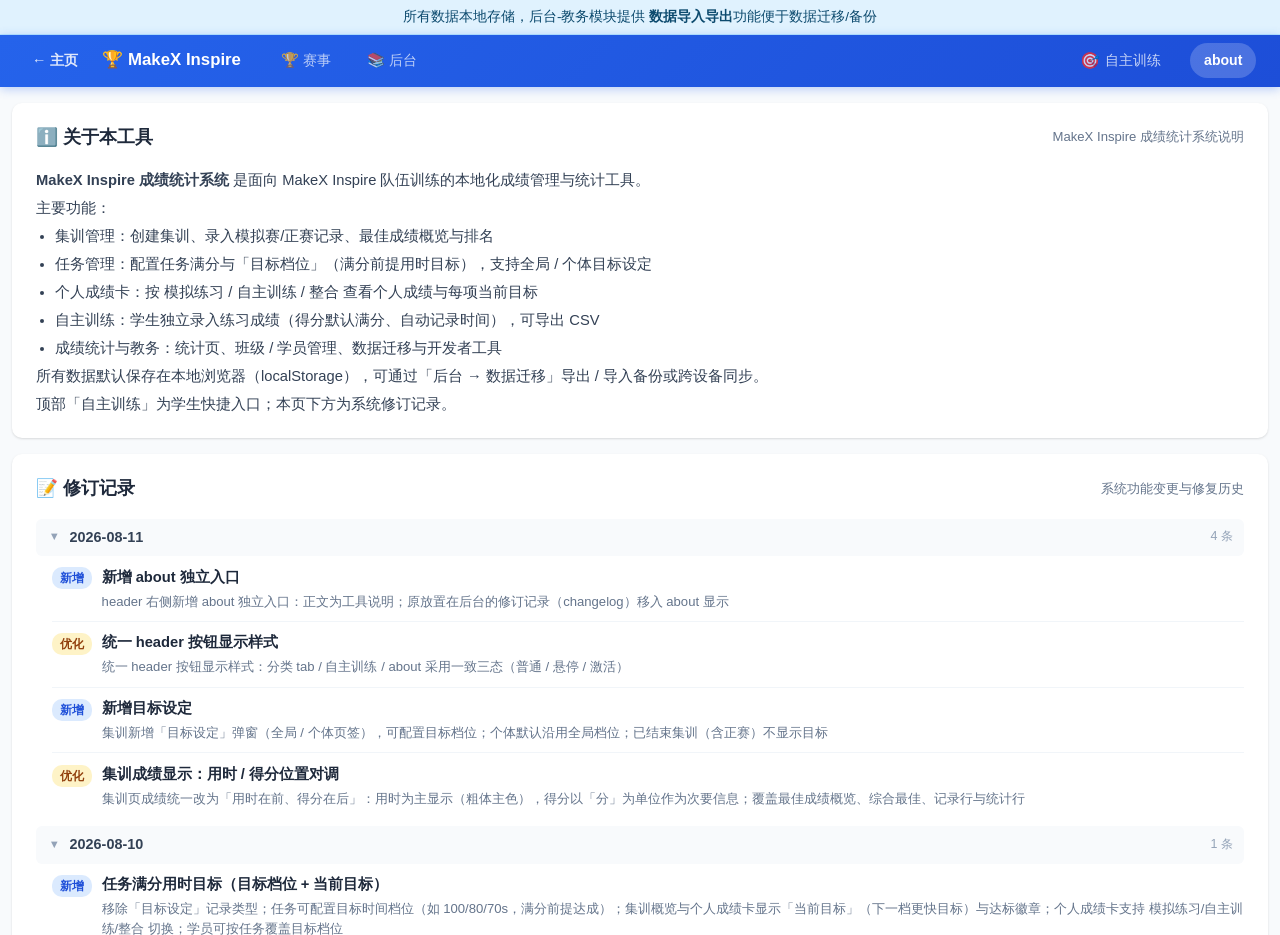
==== about.html @ d6ca4cf6 "add inspire related files" ====
<!doctype html>
<html lang="zh-CN">
<head>
    <meta charset="UTF-8" />
    <meta name="viewport" content="width=device-width, initial-scale=1.0" />
    <title>关于 - MakeX Inspire 成绩统计系统</title>
    <link rel="stylesheet" href="style.css" />
</head>
<body>
    <script src="shared.js"></script>
    <script src="shared_indexdb.js"></script>
    <script src="header.js"></script>

    <div class="container">
        <div class="card">
            <div class="card-header">
                <span class="card-title">ℹ️ 关于本工具</span>
                <span style="font-size:0.82rem;font-weight:400;color:var(--gray-500);">MakeX Inspire 成绩统计系统说明</span>
            </div>
            <div class="about-desc" style="line-height:1.9;font-size:0.92rem;color:var(--gray-700);">
                <p><strong>MakeX Inspire 成绩统计系统</strong> 是面向 MakeX Inspire 队伍训练的本地化成绩管理与统计工具。</p>
                <p>主要功能：</p>
                <ul style="margin:0;padding-left:1.2rem;">
                    <li>集训管理：创建集训、录入模拟赛/正赛记录、最佳成绩概览与排名</li>
                    <li>任务管理：配置任务满分与「目标档位」（满分前提用时目标），支持全局 / 个体目标设定</li>
                    <li>个人成绩卡：按 模拟练习 / 自主训练 / 整合 查看个人成绩与每项当前目标</li>
                    <li>自主训练：学生独立录入练习成绩（得分默认满分、自动记录时间），可导出 CSV</li>
                    <li>成绩统计与教务：统计页、班级 / 学员管理、数据迁移与开发者工具</li>
                </ul>
                <p>所有数据默认保存在本地浏览器（localStorage），可通过「后台 → 数据迁移」导出 / 导入备份或跨设备同步。</p>
                <p>顶部「自主训练」为学生快捷入口；本页下方为系统修订记录。</p>
            </div>
        </div>

        <div class="card">
            <div class="card-header">
                <span class="card-title">📝 修订记录</span>
                <span style="font-size:0.82rem;font-weight:400;color:var(--gray-500);">系统功能变更与修复历史</span>
            </div>
            <div id="changelogList">
                <!-- Rendered by JS -->
            </div>
        </div>
    </div>

    <!-- ========== Toast Container ========== -->
    <div class="toast-container" id="toastContainer"></div>

    <script src="changelog.js"></script>
</body>
</html>
---- style.css ----
﻿/* ========== Reset & Base ========== */
*,
*::before,
*::after {
    box-sizing: border-box;
    margin: 0;
    padding: 0;
}
:root {
    --primary: #2563eb;
    --primary-light: #3b82f6;
    --primary-dark: #1d4ed8;
    --primary-bg: #eff6ff;
    --accent: #f59e0b;
    --accent-light: #fbbf24;
    --success: #10b981;
    --danger: #ef4444;
    --danger-light: #fef2f2;
    --gray-50: #f8fafc;
    --gray-100: #f1f5f9;
    --gray-200: #e2e8f0;
    --gray-300: #cbd5e1;
    --gray-400: #94a3b8;
    --gray-500: #64748b;
    --gray-600: #475569;
    --gray-700: #334155;
    --gray-800: #1e293b;
    --gray-900: #0f172a;
    --radius: 10px;
    --radius-sm: 6px;
    --shadow:
        0 1px 3px rgba(0, 0, 0, 0.08), 0 1px 2px rgba(0, 0, 0, 0.06);
    --shadow-md: 0 4px 12px rgba(0, 0, 0, 0.1);
    --transition: 0.2s ease;
    --sidebar-width: 220px;
}
body {
    font-family:
        -apple-system, BlinkMacSystemFont, "Segoe UI", Roboto,
        "Noto Sans SC", "PingFang SC", "Microsoft YaHei", sans-serif;
    background: var(--gray-50);
    color: var(--gray-800);
    line-height: 1.6;
    min-height: 100vh;
}
input,
button,
select {
    font-family: inherit;
    font-size: inherit;
}
button {
    cursor: pointer;
    border: none;
    outline: none;
    transition: var(--transition);
}
input {
    outline: none;
    transition: var(--transition);
}

/* ========== Site Notice ========== */
.site-notice {
    background: #e0f2fe;
    color: #0c4a6e;
    text-align: center;
    padding: 6px 1rem;
    font-size: 0.85rem;
    border-bottom: 1px solid #bae6fd;
}
/* ========== Header ========== */
header {
    background: linear-gradient(
        135deg,
        var(--primary),
        var(--primary-dark)
    );
    color: #fff;
    padding: 0 1.5rem;
    display: flex;
    align-items: center;
    height: 52px;
    box-shadow: 0 2px 10px rgba(37, 99, 235, 0.3);
    position: sticky;
    top: 0;
    z-index: 100;
}
.header-inner {
    display: flex;
    align-items: center;
    gap: 1rem;
    width: 100%;
    max-width: 1400px;
    margin: 0 auto;
}
.back-home {
    color: rgba(255,255,255,0.85);
    text-decoration: none;
    font-size: 0.9rem;
    font-weight: 600;
    padding: 2px 8px;
    border-radius: 4px;
    transition: background 0.2s, color 0.2s;
}
.back-home:hover {
    background: rgba(255,255,255,0.15);
    color: #fff;
    text-decoration: none;
}
header .logo {
    font-size: 1.05rem;
    font-weight: 700;
    white-space: nowrap;
    color: #fff;
    display: flex;
    align-items: center;
    gap: 0.4rem;
    margin-right: 0.5rem;
}
.header-tabs {
    display: flex;
    gap: 0.25rem;
}
.header-tab {
    color: rgba(255, 255, 255, 0.7);
    text-decoration: none;
    font-size: 0.9rem;
    font-weight: 500;
    padding: 0.4rem 1rem;
    border-radius: 20px;
    transition: 0.2s ease;
    white-space: nowrap;
    cursor: pointer;
}
.header-tab:hover {
    color: #fff;
    background: rgba(255, 255, 255, 0.12);
}
.header-tab.active {
    color: #fff;
    background: rgba(255, 255, 255, 0.2);
    font-weight: 600;
}
.header-spacer {
    flex: 1;
}

/* ========== Header: 右侧入口（自主训练 / about） ========== */
/* 与分类 tab（.header-tab）统一样式：普通透明 / 悬停浅底 / 激活高亮 */
.header-student-entry,
.header-about-entry {
    display: inline-flex;
    align-items: center;
    gap: 0.3rem;
    color: rgba(255, 255, 255, 0.75);
    text-decoration: none;
    font-size: 0.88rem;
    font-weight: 500;
    padding: 0.4rem 0.85rem;
    border-radius: 20px;
    transition: 0.2s ease;
    white-space: nowrap;
    cursor: pointer;
}
.header-student-entry .icon {
    font-size: 1rem;
}
.header-student-entry:hover,
.header-about-entry:hover {
    color: #fff;
    background: rgba(255, 255, 255, 0.12);
}
.header-student-entry.active,
.header-about-entry.active {
    color: #fff;
    background: rgba(255, 255, 255, 0.2);
    font-weight: 600;
}

/* ========== Layout: Sidebar + Main ========== */
.layout {
    display: flex;
    max-width: 1400px;
    margin: 0 auto;
    min-height: calc(100vh - 52px);
    position: relative;
}

/* ========== Sidebar ========== */
.sidebar {
    width: var(--sidebar-width);
    flex-shrink: 0;
    padding: 0.5rem 0 0 0.5rem;
    background: #fff;
    box-shadow: 2px 0 12px rgba(0,0,0,0.06);
    position: sticky;
    top: 52px;
    align-self: flex-start;
    height: calc(100vh - 52px);
    display: flex;
    flex-direction: column;
    overflow: hidden;
    transition: width 0.25s ease;
}
.sidebar.collapsed {
    width: 36px;
    box-shadow: 1px 0 6px rgba(0,0,0,0.06);
}
.sidebar.collapsed .sidebar-section-title,
.sidebar.collapsed .sidebar-item span:not(.icon),
.sidebar.collapsed .sidebar-item .sub-arrow,
.sidebar.collapsed .sidebar-subitem,
.sidebar.collapsed .sidebar-submenu {
    display: none;
}
.sidebar.collapsed .sidebar-item {
    justify-content: center;
    padding: 0.55rem 0;
    font-size: 0;
}
.sidebar.collapsed .sidebar-item .icon {
    font-size: 1rem;
    margin: 0;
}

/* ========== Sidebar Popover (collapsed mode) ========== */
.sidebar-popover {
    display: none;
    position: fixed;
    z-index: 99;
    background: #fff;
    border-radius: var(--radius);
    box-shadow: 0 4px 16px rgba(0,0,0,0.12);
    padding: 0.5rem 0;
    min-width: 160px;
    max-width: 220px;
    max-height: 60vh;
    overflow-y: auto;
    animation: fadeIn 0.15s ease;
}
.sidebar-popover.open {
    display: block;
}
.sidebar-popover .popover-header {
    font-size: 0.75rem;
    font-weight: 700;
    color: var(--gray-400);
    padding: 0.25rem 0.75rem 0.35rem;
    border-bottom: 1px solid var(--gray-100);
    margin-bottom: 0.25rem;
    text-transform: uppercase;
    letter-spacing: 0.03em;
}
.sidebar-popover .popover-item {
    display: flex;
    align-items: center;
    gap: 0.4rem;
    padding: 0.45rem 0.75rem;
    font-size: 0.85rem;
    color: var(--gray-600);
    text-decoration: none;
    cursor: pointer;
    transition: var(--transition);
    white-space: nowrap;
}
.sidebar-popover .popover-item:hover {
    background: var(--gray-50);
    color: var(--gray-800);
}
.sidebar-popover .popover-item.active {
    color: var(--primary);
    font-weight: 600;
    background: var(--primary-bg);
}

/* ========== Sidebar Footer (collapse button) ========== */
.sidebar-footer {
    flex-shrink: 0;
    position: sticky;
    bottom: 0;
    padding: 0.25rem 0;
    border-top: 1px solid var(--gray-100);
    background: #fff;
}
.sidebar-menu {
    flex: 1;
    overflow-y: auto;
    min-height: 0;
    list-style: none;
    padding: 0;
    margin: 0;
}
.sidebar-footer .sidebar-collapse-btn {
    flex-direction: row-reverse;
}
.sidebar-collapse-btn {
    display: flex;
    align-items: center;
    justify-content: center;
    width: 100%;
    padding: 0.35rem 0;
    background: none;
    border: none;
    color: var(--gray-300);
    cursor: pointer;
    font-size: 0.6rem;
    transition: var(--transition);
    line-height: 1;
}
.sidebar-collapse-btn:hover {
    color: var(--gray-500);
}
.sidebar.collapsed .sidebar-footer {
    border-top: none;
}

.sidebar-section-title {
    font-size: 0.7rem;
    font-weight: 700;
    text-transform: uppercase;
    letter-spacing: 0.05em;
    color: var(--gray-400);
    padding: 0.5rem 0.75rem 0.3rem;
}

.sidebar-item {
    display: flex;
    align-items: center;
    gap: 0.5rem;
    padding: 0.55rem 0.4rem 0.55rem 0.75rem;
    border-radius: 0;
    font-size: 0.88rem;
    font-weight: 500;
    color: var(--gray-600);
    text-decoration: none;
    transition: var(--transition);
    cursor: pointer;
    white-space: nowrap;
}
.sidebar-item:hover {
    background: var(--gray-200);
    color: var(--gray-800);
}
.sidebar-item.active {
    background: #dbeafe;
    color: var(--primary-dark);
    font-weight: 700;
}
.sidebar-item .icon {
    font-size: 1rem;
    width: 22px;
    text-align: center;
    flex-shrink: 0;
}
.sidebar-toggle {
    display: none;
    background: none;
    border: none;
    color: #fff;
    font-size: 1.3rem;
    cursor: pointer;
    padding: 0.2rem;
    line-height: 1;
}

/* ========== Sidebar Sub-menu ========== */
.sidebar-item.has-sub {
    position: relative;
}
.sidebar-item .sub-arrow {
    margin-left: auto;
    font-size: 0.6rem;
    transition: transform 0.2s ease;
    color: var(--gray-400);
}
.sidebar-item .sub-arrow.open {
    transform: rotate(90deg);
}
.sidebar-submenu {
    overflow: hidden;
    max-height: 0;
    transition: max-height 0.3s ease;
    padding-left: 0.5rem;
}
.sidebar-submenu.open {
    max-height: 1000px;
}
.sidebar-subitem {
    display: flex;
    align-items: center;
    gap: 0.4rem;
    padding: 0.4rem 0.75rem 0.4rem 2.2rem;
    border-radius: var(--radius-sm);
    font-size: 0.82rem;
    font-weight: 400;
    color: var(--gray-500);
    text-decoration: none;
    transition: var(--transition);
    cursor: pointer;
    white-space: nowrap;
}
.sidebar-subitem:hover {
    background: var(--gray-100);
    color: var(--gray-700);
}
.sidebar-subitem.active {
    color: var(--primary);
    font-weight: 600;
    background: var(--primary-bg);
}
.sidebar-subitem .sub-icon {
    font-size: 0.75rem;
    flex-shrink: 0;
    opacity: 0.6;
}
.sidebar-add-btn {
    font-weight: 600 !important;
    color: var(--primary) !important;
    border: 1px dashed var(--primary);
    margin-bottom: 0.3rem;
    padding-top: 0.35rem !important;
    padding-bottom: 0.35rem !important;
    border-radius: 6px;
}
.sidebar-add-btn:hover {
    background: var(--primary-bg) !important;
    border-style: solid;
}

/* ========== Main Content ========== */
.main-content {
    flex: 1;
    min-width: 0;
    padding: 1rem 0.75rem 0;
    overflow: auto;
    max-height: calc(100vh - 52px);
}
.main-content .container {
    max-width: none;
    margin: 0;
    padding: 0;
}

/* ========== Sidebar overlay (mobile) ========== */
.sidebar-overlay {
    display: none;
    position: fixed;
    inset: 0;
    background: rgba(0, 0, 0, 0.35);
    z-index: 98;
}

/* ========== Tabs (page-internal) ========== */
.tabs {
    display: flex;
    gap: 0;
    background: #fff;
    border-bottom: 2px solid var(--gray-200);
    margin-bottom: 1.5rem;
    border-radius: var(--radius) var(--radius) 0 0;
    box-shadow: var(--shadow);
}
.tab-btn {
    padding: 0.85rem 2rem;
    font-size: 0.95rem;
    font-weight: 600;
    background: transparent;
    color: var(--gray-500);
    border-bottom: 3px solid transparent;
    margin-bottom: -2px;
    transition: var(--transition);
}
.tab-btn:hover {
    color: var(--primary);
    background: var(--primary-bg);
}
.tab-btn.active {
    color: var(--primary);
    border-bottom-color: var(--primary);
    background: var(--primary-bg);
}
.tab-content {
    display: none;
    animation: fadeIn 0.25s ease;
}
.tab-content.active {
    display: block;
}
@keyframes fadeIn {
    from {
        opacity: 0;
        transform: translateY(6px);
    }
    to {
        opacity: 1;
        transform: translateY(0);
    }
}

/* ========== Cards ========== */
.card {
    background: #fff;
    border-radius: var(--radius);
    box-shadow: var(--shadow);
    padding: 1.25rem 1.5rem;
    margin-bottom: 1rem;
}
.card-header {
    display: flex;
    align-items: center;
    justify-content: space-between;
    margin-bottom: 1rem;
    flex-wrap: wrap;
    gap: 0.5rem;
}
.card-title {
    font-size: 1.1rem;
    font-weight: 700;
    color: var(--gray-800);
}
.card-subtitle {
    font-size: 0.85rem;
    color: var(--gray-500);
}

/* ========== Buttons ========== */
.btn {
    display: inline-flex;
    align-items: center;
    gap: 0.4rem;
    padding: 0.5rem 1.2rem;
    border-radius: var(--radius-sm);
    font-size: 0.875rem;
    font-weight: 600;
    transition: var(--transition);
}
.btn-primary {
    background: var(--primary);
    color: #fff;
}
.btn-primary:hover {
    background: var(--primary-dark);
    box-shadow: var(--shadow-md);
}
.btn-accent {
    background: var(--accent);
    color: #fff;
}
.btn-accent:hover {
    background: #d97706;
    box-shadow: var(--shadow-md);
}
.btn-danger {
    background: var(--danger);
    color: #fff;
}
.btn-danger:hover {
    background: #dc2626;
}
.btn-outline {
    background: transparent;
    color: var(--gray-600);
    border: 1px solid var(--gray-300);
}
.btn-outline:hover {
    background: var(--gray-100);
    border-color: var(--gray-400);
}
.btn-sm {
    padding: 0.3rem 0.8rem;
    font-size: 0.8rem;
}
.btn-xs {
    padding: 0.2rem 0.5rem;
    font-size: 0.75rem;
}

/* ========== Form ========== */
.form-group {
    margin-bottom: 0.75rem;
}
.form-group label {
    display: block;
    font-size: 0.85rem;
    font-weight: 600;
    color: var(--gray-700);
    margin-bottom: 0.3rem;
}
.form-row {
    display: flex;
    gap: 0.5rem;
    align-items: center;
    flex-wrap: wrap;
}
.form-row .form-group {
    margin-bottom: 0;
}
input[type="text"],
input[type="number"],
input[type="date"] {
    padding: 0.5rem 0.85rem;
    border: 1px solid var(--gray-300);
    border-radius: var(--radius-sm);
    font-size: 0.9rem;
    background: #fff;
    color: var(--gray-800);
}
input[type="text"]:focus,
input[type="number"]:focus,
input[type="date"]:focus {
    border-color: var(--primary);
    box-shadow: 0 0 0 3px rgba(37, 99, 235, 0.15);
}
input[type="number"] {
    width: 80px;
}
input[type="text"].input-full {
    flex: 1;
    min-width: 120px;
}
select {
    padding: 0.5rem 0.6rem;
    border: 1px solid var(--gray-300);
    border-radius: var(--radius-sm);
    font-size: 0.9rem;
    background: #fff;
    color: var(--gray-800);
    cursor: pointer;
    font-family: inherit;
}
select:focus {
    border-color: var(--primary);
    box-shadow: 0 0 0 3px rgba(37, 99, 235, 0.15);
}

/* ========== Student Tags ========== */
.student-tags {
    display: flex;
    flex-wrap: wrap;
    gap: 0.5rem;
    margin: 0.5rem 0;
}
.student-tag {
    display: inline-flex;
    align-items: center;
    gap: 0.3rem;
    background: var(--primary-bg);
    color: var(--primary);
    padding: 0.25rem 0.7rem;
    border-radius: 20px;
    font-size: 0.85rem;
    font-weight: 500;
}
.student-tag .remove {
    cursor: pointer;
    font-size: 1rem;
    line-height: 1;
    color: var(--gray-400);
    transition: var(--transition);
}
.student-tag .remove:hover {
    color: var(--danger);
}

/* ========== Student List ========== */
.student-list {
    margin-top: 0.5rem;
}

/* ========== Student Group (collapsible by class) ========== */
.student-group {
    border: 1px solid var(--gray-200);
    border-radius: var(--radius-sm);
    margin-bottom: 0.6rem;
    overflow: hidden;
}
.student-group:last-child {
    margin-bottom: 0;
}
.student-group-header {
    display: flex;
    align-items: center;
    gap: 0.45rem;
    padding: 0.45rem 0.7rem;
    background: var(--gray-50);
    cursor: pointer;
    user-select: none;
    font-size: 0.9rem;
    font-weight: 600;
    color: var(--gray-700);
    transition: var(--transition);
}
.student-group-header:hover {
    background: var(--gray-100);
}
.student-group-arrow {
    font-size: 0.7rem;
    color: var(--gray-400);
    width: 0.9rem;
    text-align: center;
}
.student-group-name {
    flex: 1;
}
.student-group-badge {
    font-size: 0.7rem;
    padding: 0.1rem 0.5rem;
    border-radius: 10px;
    font-weight: 600;
}
.student-group-badge.unassigned {
    background: #fef3c7;
    color: #92400e;
}
.student-group-count {
    font-size: 0.78rem;
    color: var(--gray-400);
    font-weight: 400;
}
.student-group-body {
    border-top: 1px solid var(--gray-100);
}
.student-group-body.collapsed {
    display: none;
}
.student-group-empty {
    padding: 0.6rem 0.75rem;
    font-size: 0.82rem;
    color: var(--gray-400);
    text-align: center;
}

/* ========== Student View Toggle ========== */
.view-toggle {
    display: inline-flex;
    gap: 0.25rem;
    background: var(--gray-100);
    border-radius: 8px;
    padding: 0.2rem;
}
.view-toggle .view-btn {
    border: none;
    background: transparent;
    padding: 0.28rem 0.65rem;
    font-size: 0.8rem;
    border-radius: 6px;
    cursor: pointer;
    color: var(--gray-500);
    transition: var(--transition);
    white-space: nowrap;
}
.view-toggle .view-btn:hover {
    color: var(--primary);
}
.view-toggle .view-btn.active {
    background: #fff;
    color: var(--primary);
    font-weight: 600;
    box-shadow: 0 1px 2px rgba(0, 0, 0, 0.08);
}

/* ========== Tools Dropdown ========== */
.tools-dd {
    position: relative;
    display: inline-block;
}
.tools-dd-menu {
    position: absolute;
    right: 0;
    top: calc(100% + 4px);
    background: #fff;
    border: 1px solid var(--gray-200);
    border-radius: var(--radius-sm);
    box-shadow: var(--shadow-md);
    z-index: 50;
    min-width: 150px;
    padding: 0.3rem;
}
.tools-dd-item {
    display: block;
    width: 100%;
    text-align: left;
    background: none;
    border: none;
    padding: 0.4rem 0.6rem;
    font-size: 0.85rem;
    color: var(--gray-700);
    border-radius: 6px;
    cursor: pointer;
    transition: var(--transition);
}
.tools-dd-item:hover {
    background: var(--gray-100);
    color: var(--primary);
}

/* ========== Migration / DB Manager ========== */
.mig-log {
    background: #f8fafc;
    border: 1px solid var(--gray-100);
    padding: 0.6rem 0.8rem;
    border-radius: 6px;
    font-size: 0.78rem;
    margin-top: 0.75rem;
    white-space: pre-wrap;
    line-height: 1.5;
    max-height: 200px;
    overflow-y: auto;
    font-family: Menlo, Consolas, monospace;
    color: var(--gray-700);
}
.mig-badge {
    display: inline-block;
    padding: 0.1rem 0.45rem;
    border-radius: 10px;
    font-size: 0.7rem;
    font-weight: 600;
}
.mig-badge.ok { background: #dcfce7; color: #15803d; }
.mig-badge.old { background: #fee2e2; color: #b91c1c; }
.mig-badge.missing { background: #fee2e2; color: #b91c1c; }

/* ========== Changelog ========== */
.changelog-group {
    margin-bottom: 0.5rem;
}
.changelog-group:last-child {
    margin-bottom: 0;
}
.changelog-date-header {
    display: flex;
    align-items: center;
    gap: 0.5rem;
    padding: 0.45rem 0.7rem;
    background: var(--gray-50);
    border-radius: var(--radius-sm);
    cursor: pointer;
    user-select: none;
    font-size: 0.9rem;
    font-weight: 700;
    color: var(--gray-700);
    transition: var(--transition);
}
.changelog-date-header:hover {
    background: var(--gray-100);
}
.changelog-arrow {
    font-size: 0.7rem;
    color: var(--gray-400);
    width: 0.9rem;
    text-align: center;
}
.changelog-date-count {
    font-size: 0.78rem;
    color: var(--gray-400);
    font-weight: 400;
    margin-left: auto;
}
.changelog-group-body {
    padding-left: 1rem;
}
.changelog-group-body.collapsed {
    display: none;
}
.changelog-item {
    display: flex;
    align-items: flex-start;
    gap: 0.6rem;
    padding: 0.6rem 0;
    border-bottom: 1px solid var(--gray-100);
}
.changelog-item:last-child {
    border-bottom: none;
}
.changelog-tag {
    font-size: 0.72rem;
    font-weight: 600;
    padding: 0.12rem 0.5rem;
    border-radius: 10px;
    white-space: nowrap;
    margin-top: 0.1rem;
}
.changelog-body {
    flex: 1;
    min-width: 0;
}
.changelog-title {
    font-size: 0.92rem;
    font-weight: 600;
    color: var(--gray-800);
}
.changelog-desc {
    font-size: 0.82rem;
    color: var(--gray-500);
    margin-top: 0.15rem;
    line-height: 1.5;
}

/* ========== Training List ========== */
.training-list {
    display: flex;
    flex-wrap: wrap;
    gap: 0.75rem;
    margin-bottom: 1rem;
}
.training-card {
    border: 2px solid var(--gray-200);
    border-radius: var(--radius);
    background: #fff;
    padding: 1rem 1.25rem;
    cursor: pointer;
    transition: var(--transition);
    min-width: 160px;
    flex: 1 1 180px;
    max-width: 240px;
    position: relative;
    display: flex;
    flex-direction: column;
}
.training-card:hover {
    border-color: var(--primary-light);
    box-shadow: var(--shadow-md);
}
.training-card.selected {
    border-color: var(--primary);
    box-shadow: 0 0 0 3px rgba(37, 99, 235, 0.15);
}
.training-card .card-del {
    position: absolute;
    top: 0.4rem;
    right: 0.4rem;
    cursor: pointer;
    color: var(--gray-400);
    font-size: 1rem;
    line-height: 1;
    padding: 0.2rem;
    transition: var(--transition);
}
.training-card .card-del:hover {
    color: var(--danger);
}
.training-card .card-name {
    font-weight: 700;
    font-size: 1rem;
    margin-bottom: 0.25rem;
    padding-right: 1.2rem;
}
.training-card .card-stats {
    font-size: 0.8rem;
    color: var(--gray-500);
    line-height: 1.6;
}
.training-card .card-stats span {
    display: inline-flex;
    align-items: center;
    gap: 0.2rem;
}
.training-detail {
    border: 1px solid var(--gray-200);
    border-radius: var(--radius);
    background: #fff;
    padding: 1.25rem;
    margin-top: 0.5rem;
}
.training-students {
    display: flex;
    flex-wrap: wrap;
    gap: 0.4rem;
    margin: 0.75rem 0;
}
.training-students .badge {
    background: var(--primary-bg);
    color: var(--primary);
    padding: 0.15rem 0.6rem;
    border-radius: 12px;
    font-size: 0.8rem;
}

/* ========== Mock Competition ========== */
.mock-list {
    display: flex;
    flex-direction: column;
    gap: 0.75rem;
    margin: 0.75rem 0;
}
.mock-card {
    background: var(--gray-50);
    border: 1px solid var(--gray-200);
    border-radius: var(--radius-sm);
    padding: 0.85rem 1rem;
}
.mock-header {
    display: flex;
    align-items: center;
    justify-content: space-between;
    margin-bottom: 0.5rem;
    flex-wrap: wrap;
    gap: 0.4rem;
}
.mock-title {
    font-weight: 600;
    font-size: 0.9rem;
}
.mock-title small {
    font-weight: 400;
    color: var(--gray-500);
    margin-left: 0.5rem;
}

/* ========== Score Table ========== */
.score-table {
    width: 100%;
    border-collapse: collapse;
    font-size: 0.85rem;
}
.score-table th {
    text-align: left;
    padding: 0.4rem 0.5rem;
    font-weight: 600;
    color: var(--gray-600);
    border-bottom: 2px solid var(--gray-200);
}
.score-table td {
    padding: 0.35rem 0.5rem;
    border-bottom: 1px solid var(--gray-100);
    vertical-align: middle;
}
.score-table tr:last-child td {
    border-bottom: none;
}
.score-table thead {
    position: sticky;
    top: 0;
    z-index: 10;
    background: #f1f5f9;
}
.score-table thead th {
    background: #f1f5f9;
    border-bottom: 2px solid var(--gray-300);
    padding: 0.55rem 0.5rem;
    font-size: 0.8rem;
    font-weight: 700;
    color: var(--gray-700);
}
.score-table-wrap {
    max-width: 100%;
}
.score-input {
    width: 70px;
    padding: 0.25rem 0.5rem;
    border: 1px solid var(--gray-300);
    border-radius: 4px;
    font-size: 0.85rem;
    text-align: center;
    appearance: textfield;
    -moz-appearance: textfield;
}
.score-input::-webkit-outer-spin-button,
.score-input::-webkit-inner-spin-button {
    -webkit-appearance: none;
    margin: 0;
    appearance: none;
}
.score-input:focus,
.time-input:focus {
    border-color: var(--primary);
    box-shadow: 0 0 0 2px rgba(37, 99, 235, 0.15);
}
.time-input {
    width: 90px;
    padding: 0.25rem 0.5rem;
    border: 1px solid var(--gray-300);
    border-radius: 4px;
    font-size: 0.85rem;
    text-align: center;
    appearance: textfield;
    -moz-appearance: textfield;
}
.time-input::-webkit-outer-spin-button,
.time-input::-webkit-inner-spin-button {
    -webkit-appearance: none;
    margin: 0;
    appearance: none;
}
.time-input:focus {
    border-color: var(--primary);
    box-shadow: 0 0 0 2px rgba(37, 99, 235, 0.15);
}
.rank-badge {
    display: inline-block;
    width: 24px;
    height: 24px;
    line-height: 24px;
    text-align: center;
    border-radius: 50%;
    font-size: 0.75rem;
    font-weight: 700;
}
.rank-1 {
    background: #fef3c7;
    color: #92400e;
}
.rank-2 {
    background: #e5e7eb;
    color: #374151;
}
.rank-3 {
    background: #fde68a;
    color: #92400e;
}

/* ========== Stats ========== */
.stats-grid {
    display: grid;
    grid-template-columns: 1fr 1fr;
    gap: 1rem;
}
.stat-card {
    background: #fff;
    border-radius: var(--radius);
    box-shadow: var(--shadow);
    padding: 1.25rem;
}
.stat-card.full {
    grid-column: 1 / -1;
}
.stat-value {
    font-size: 2rem;
    font-weight: 800;
    color: var(--primary);
}
.stat-label {
    font-size: 0.85rem;
    color: var(--gray-500);
}
.ranking-table {
    width: 100%;
    border-collapse: collapse;
    font-size: 0.9rem;
}
.ranking-table th {
    text-align: left;
    padding: 0.6rem 0.5rem;
    font-weight: 600;
    color: var(--gray-600);
    border-bottom: 2px solid var(--gray-200);
    white-space: nowrap;
}
.ranking-table td {
    padding: 0.55rem 0.5rem;
    border-bottom: 1px solid var(--gray-100);
}
.ranking-table tr:hover td {
    background: var(--gray-50);
}
.medal {
    font-size: 1.2rem;
}
.score-bar {
    height: 6px;
    background: var(--gray-200);
    border-radius: 3px;
    overflow: hidden;
    min-width: 80px;
}
.score-bar-fill {
    height: 100%;
    border-radius: 3px;
    background: linear-gradient(
        90deg,
        var(--primary-light),
        var(--primary)
    );
    transition: width 0.4s ease;
}

/* ========== Student Card（个人成绩卡） ========== */
.stat-grid {
    display: grid;
    grid-template-columns: repeat(auto-fit, minmax(140px, 1fr));
    gap: 0.75rem;
    margin-top: 0.5rem;
}
.stat-cell {
    background: var(--gray-50);
    border: 1px solid var(--gray-200);
    border-radius: var(--radius-sm);
    padding: 0.9rem 1rem;
    text-align: center;
}
.stat-cell .stat-value {
    font-size: 1.6rem;
    font-weight: 800;
}
.stat-cell .stat-label {
    margin-top: 0.25rem;
}
.student-card-header {
    display: flex;
    align-items: center;
    gap: 0.75rem;
    padding: 0.5rem 0 0.25rem;
    flex-wrap: wrap;
}
.student-card-avatar {
    font-size: 2.2rem;
    line-height: 1;
}
.student-card-name {
    font-size: 1.4rem;
    font-weight: 800;
    color: var(--gray-800);
}
.student-card-sub {
    font-size: 0.85rem;
    color: var(--gray-500);
}
.task-bar-list {
    display: flex;
    flex-direction: column;
    gap: 0.6rem;
}
.task-bar-row {
    display: grid;
    grid-template-columns: minmax(120px, 1fr) 2fr 90px;
    align-items: center;
    gap: 0.75rem;
}
.task-bar-label {
    display: flex;
    align-items: center;
    gap: 0.35rem;
    min-width: 0;
    flex-wrap: wrap;
}
.task-bar-name {
    font-weight: 600;
    font-size: 0.9rem;
    color: var(--gray-700);
    overflow: hidden;
    text-overflow: ellipsis;
    white-space: nowrap;
}
.task-bar-count {
    font-size: 0.72rem;
    color: var(--gray-400);
    margin-left: auto;
}
.task-bar-value {
    text-align: right;
    font-size: 0.88rem;
    font-weight: 700;
    color: var(--gray-700);
    white-space: nowrap;
}
.task-type-badge {
    font-size: 0.68rem;
    font-weight: 600;
    padding: 0.08rem 0.4rem;
    border-radius: 8px;
    background: var(--primary-bg);
    color: var(--primary);
    white-space: nowrap;
}
.task-type-badge.challenge {
    background: #fef3c7;
    color: #b45309;
}
@media (max-width: 640px) {
    .task-bar-row {
        grid-template-columns: 1fr 1.5fr;
    }
    .task-bar-value {
        grid-column: 1 / -1;
        text-align: left;
    }
}

/* ========== 自主训练录入 ========== */
.form-note {
    font-size: 0.78rem;
    color: var(--gray-400);
    margin-top: 0.5rem;
}

/* ========== Toast ========== */
.toast-container {
    position: fixed;
    top: 1rem;
    right: 1rem;
    z-index: 999;
    display: flex;
    flex-direction: column;
    gap: 0.5rem;
}
.toast {
    background: #111827;
    color: #fff;
    padding: 0.6rem 1rem;
    border-radius: 8px;
    font-size: 0.85rem;
    box-shadow: var(--shadow-md);
    animation: fadeIn 0.2s ease;
    max-width: 320px;
}
.toast-warning {
    background: #92400e;
}

/* ========== 失误点标签（stu_tool） ========== */
.mistake-tag {
    display: inline-flex;
    align-items: center;
    gap: 0.3rem;
    padding: 0.28rem 0.7rem;
    border-radius: 16px;
    font-size: 0.8rem;
    font-weight: 500;
    background: var(--gray-100);
    color: var(--gray-600);
    border: 1px solid var(--gray-200);
    cursor: pointer;
    transition: 0.15s ease;
    user-select: none;
}
.mistake-tag:hover {
    border-color: var(--primary-light);
    color: var(--primary);
    background: var(--primary-bg);
}
.mistake-tag.active {
    background: var(--primary);
    color: #fff;
    border-color: var(--primary);
    font-weight: 600;
}
.mistake-tag-x {
    font-size: 0.7rem;
    opacity: 0.7;
    cursor: pointer;
}
.mistake-tag.active .mistake-tag-x {
    opacity: 0.85;
}

/* ========== 录入成绩卡片（页面重点，高亮） ========== */
.card-entry {
    background: linear-gradient(135deg, #fff7ed 0%, #ffedd5 100%);
    border: 2px solid #fb923c;
    border-radius: var(--radius);
    box-shadow: 0 4px 16px rgba(249, 115, 22, 0.18);
}
.card-entry .card-title {
    color: #c2410c;
}
.card-entry .form-note {
    color: #9a3412;
}
.card-entry input,
.card-entry select {
    border-color: #fdba74;
    background: #fff;
}
.card-entry input:focus,
.card-entry select:focus {
    border-color: #fb923c;
    box-shadow: 0 0 0 3px rgba(249, 115, 22, 0.18);
}



/* ========== Modal ========== */
.modal-overlay {
    display: none;
    position: fixed;
    inset: 0;
    background: rgba(0, 0, 0, 0.4);
    z-index: 1000;
    justify-content: center;
    align-items: center;
    padding: 1rem;
}
.modal-overlay.open {
    display: flex;
}
.modal-box {
    background: #fff;
    border-radius: var(--radius);
    box-shadow: var(--shadow-md);
    padding: 1.5rem 2rem;
    max-width: 520px;
    width: 100%;
    max-height: 80vh;
    overflow-y: auto;
    animation: fadeIn 0.2s ease;
}
.modal-box h3 {
    margin-bottom: 1rem;
    font-size: 1.15rem;
}
.modal-actions {
    display: flex;
    justify-content: flex-end;
    gap: 0.5rem;
    margin-top: 1.25rem;
}

/* ========== Checkbox Grid ========== */
.checkbox-grid {
    display: flex;
    flex-wrap: wrap;
    gap: 0.5rem;
    margin: 0.5rem 0;
}
.checkbox-grid label {
    display: flex;
    align-items: center;
    gap: 0.3rem;
    padding: 0.3rem 0.8rem;
    background: var(--gray-100);
    border-radius: 20px;
    font-size: 0.9rem;
    cursor: pointer;
    transition: var(--transition);
}
.checkbox-grid label:hover {
    background: var(--primary-bg);
}
.checkbox-grid label:has(input:checked) {
    background: var(--primary-bg);
    border: 1px solid var(--primary-light);
}

/* ========== Student Picker (Dual List) ========== */
.student-picker {
    display: flex;
    gap: 0;
    border: 1px solid var(--gray-200);
    border-radius: var(--radius-sm);
    overflow: hidden;
    background: #fff;
    min-height: 240px;
}
.student-picker-col {
    flex: 1;
    display: flex;
    flex-direction: column;
    min-width: 0;
}
.student-picker-divider {
    width: 1px;
    background: var(--gray-200);
    flex-shrink: 0;
}
.student-picker-header {
    display: flex;
    align-items: center;
    justify-content: space-between;
    padding: 0.45rem 0.65rem;
    background: var(--gray-50);
    border-bottom: 1px solid var(--gray-200);
    font-size: 0.82rem;
    font-weight: 600;
    color: var(--gray-600);
    gap: 0.5rem;
}
.student-picker-count {
    font-size: 0.75rem;
    font-weight: 400;
    color: var(--gray-400);
}
.student-picker-filter {
    padding: 0.2rem 0.4rem;
    border: 1px solid var(--gray-300);
    border-radius: 4px;
    font-size: 0.78rem;
    background: #fff;
    color: var(--gray-800);
    max-width: 130px;
}
.student-picker-list {
    flex: 1;
    overflow-y: auto;
    padding: 0.3rem;
    min-height: 180px;
    max-height: 260px;
}
.student-picker-item {
    display: flex;
    align-items: center;
    gap: 0.4rem;
    padding: 0.35rem 0.55rem;
    border-radius: 4px;
    font-size: 0.85rem;
    cursor: pointer;
    transition: background 0.12s;
    user-select: none;
}
.student-picker-item:hover {
    background: var(--gray-100);
}
.student-picker-item.is-selected {
    background: var(--primary-bg);
}
.student-picker-item.is-selected:hover {
    background: #dbeafe;
}
.student-picker-item.is-selected .picker-item-name {
    font-weight: 600;
    color: var(--primary);
}
.student-picker-item.is-selected .picker-item-action {
    color: var(--danger);
}
.student-picker-item .picker-item-name {
    flex: 1;
    min-width: 0;
    overflow: hidden;
    text-overflow: ellipsis;
    white-space: nowrap;
}
.student-picker-item .picker-item-group {
    font-size: 0.7rem;
    color: var(--gray-400);
    flex-shrink: 0;
}
.student-picker-item .picker-item-action {
    flex-shrink: 0;
    font-size: 0.85rem;
    color: var(--gray-400);
    transition: color 0.12s;
}
.student-picker-item:hover .picker-item-action {
    color: var(--primary);
}
.student-picker-empty {
    display: flex;
    align-items: center;
    justify-content: center;
    height: 100%;
    min-height: 160px;
    color: var(--gray-300);
    font-size: 0.85rem;
}

/* ========== Toast ========== */
.toast-container {
    position: fixed;
    top: 1rem;
    right: 1rem;
    z-index: 2000;
    display: flex;
    flex-direction: column;
    gap: 0.5rem;
}
.toast {
    background: var(--gray-800);
    color: #fff;
    padding: 0.65rem 1.2rem;
    border-radius: var(--radius-sm);
    font-size: 0.875rem;
    box-shadow: var(--shadow-md);
    animation: slideIn 0.25s ease;
    max-width: 320px;
}
.toast.success {
    background: var(--success);
}
.toast.error {
    background: var(--danger);
}
.toast.warning {
    background: var(--accent);
}
@keyframes slideIn {
    from {
        opacity: 0;
        transform: translateX(40px);
    }
    to {
        opacity: 1;
        transform: translateX(0);
    }
}

/* ========== Empty State ========== */
.empty-state {
    text-align: center;
    padding: 2rem 1rem;
    color: var(--gray-400);
}
.empty-state .icon {
    font-size: 2.5rem;
    margin-bottom: 0.5rem;
}
.empty-state p {
    font-size: 0.9rem;
}

/* ========== Type Badge (tasks) ========== */
.type-badge {
    display: inline-flex;
    font-size: 0.72rem;
    padding: 0.12rem 0.5rem;
    border-radius: 10px;
    font-weight: 600;
}
.type-basic {
    background: #dbeafe;
    color: #1d4ed8;
}
.type-challenge {
    background: #fef3c7;
    color: #92400e;
}

/* ========== Task Group ========== */
.task-group {
    margin-bottom: 0.75rem;
}
.task-group:last-child {
    margin-bottom: 0;
}
.task-group-header {
    font-size: 0.85rem;
    font-weight: 700;
    color: var(--gray-600);
    padding: 0.4rem 0.6rem;
    background: var(--gray-50);
    border-radius: var(--radius-sm);
    margin-bottom: 0.25rem;
    display: flex;
    align-items: center;
    gap: 0.4rem;
}
.task-group-count {
    font-weight: 400;
    color: var(--gray-400);
    font-size: 0.8rem;
    margin-left: auto;
}
.task-list {
    display: flex;
    flex-direction: column;
    gap: 0.25rem;
}
.task-item {
    display: flex;
    align-items: center;
    justify-content: space-between;
    padding: 0.6rem 0.8rem;
    border-bottom: 1px solid var(--gray-100);
}
.task-item:last-child {
    border-bottom: none;
}
.task-name {
    font-size: 0.95rem;
    font-weight: 500;
    display: flex;
    align-items: center;
    gap: 0.5rem;
}
.task-locked {
    font-size: 0.75rem;
    color: var(--gray-400);
    display: inline-flex;
    align-items: center;
    gap: 0.3rem;
}

/* ========== Responsive ========== */
@media (max-width: 768px) {
    header {
        padding: 0 1rem;
    }
    .sidebar-toggle {
        display: block;
    }
    .sidebar-subitem {
        padding: 0.35rem 0.75rem 0.35rem 2rem;
        font-size: 0.8rem;
    }
    .sidebar {
        position: fixed;
        top: 52px;
        left: -260px;
        width: 240px;
        height: calc(100vh - 52px);
        background: #fff;
        box-shadow: 2px 0 12px rgba(0, 0, 0, 0.1);
        z-index: 99;
        padding: 0.75rem 0.5rem;
        transition: left 0.25s ease;
        max-height: none;
    }
    .sidebar.open {
        left: 0;
    }
    .sidebar-overlay.open {
        display: block;
    }
    .layout {
        flex-direction: column;
        padding-top: 0.75rem;
    }
    .main-content {
        padding: 0 1rem;
    }
    .tab-btn {
        padding: 0.7rem 1.2rem;
        font-size: 0.85rem;
        white-space: nowrap;
    }
    .stats-grid {
        grid-template-columns: 1fr;
    }
    .card {
        padding: 1rem;
    }
    header .logo {
        font-size: 0.95rem;
    }
    .header-tab {
        font-size: 0.82rem;
        padding: 0.3rem 0.7rem;
    }
}
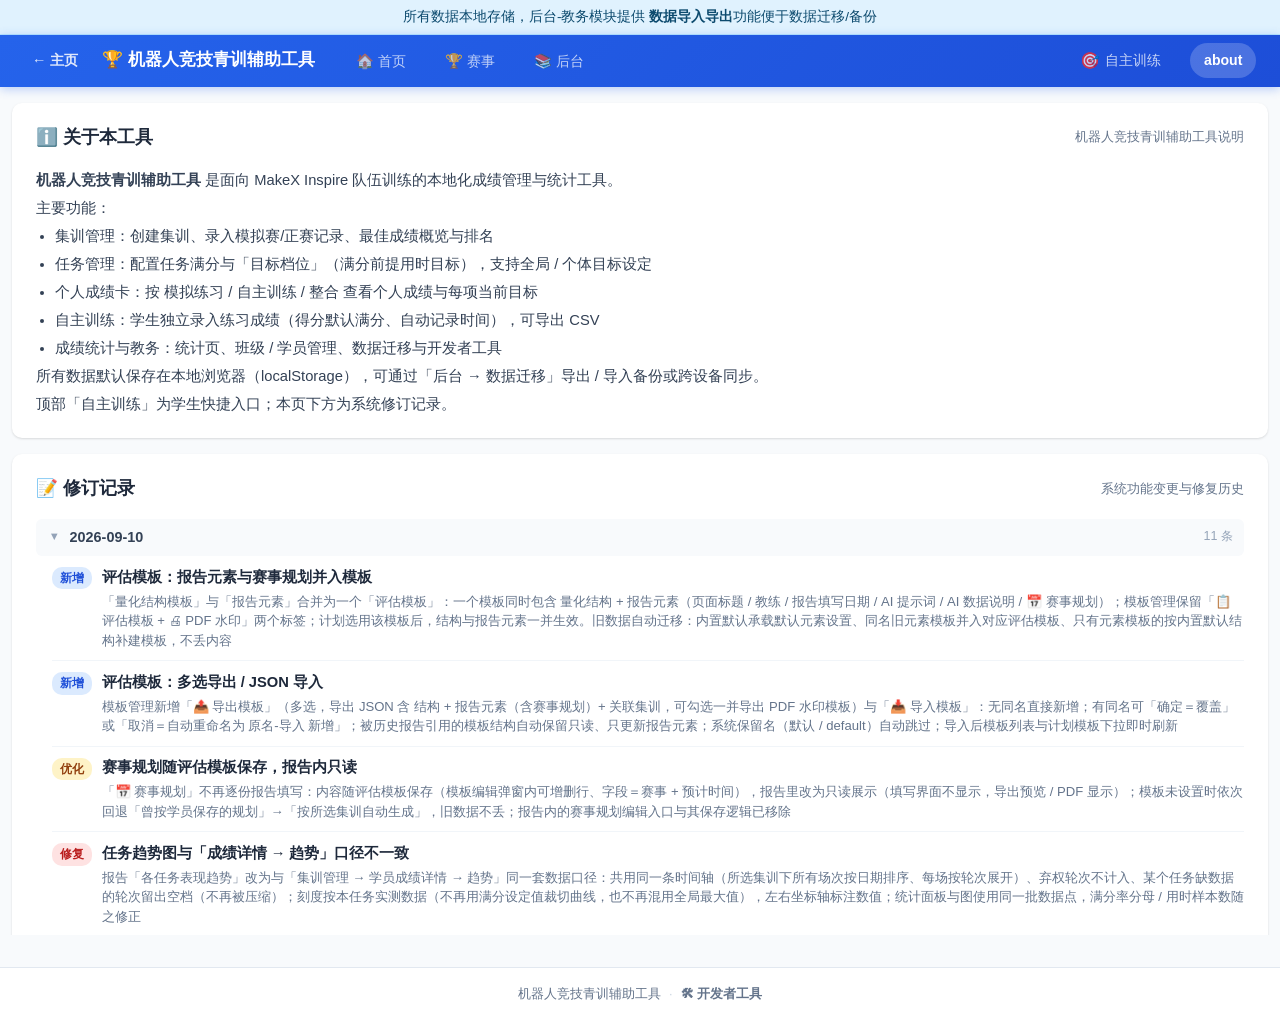
==== commit c776bd73: "品牌：全站名称统一为「机器人竞技青训辅助工具」 - 各页面 <title>（教务管理 / 修订记录 / 开发者工具 / 成绩展示 / 数据迁移 / 成绩统计 / 成绩录入 / 学生成绩卡 / 任务管理" ====
--- a/about.html
+++ b/about.html
@@ -3,7 +3,7 @@
 <head>
     <meta charset="UTF-8" />
     <meta name="viewport" content="width=device-width, initial-scale=1.0" />
-    <title>关于 - MakeX Inspire 成绩统计系统</title>
+    <title>关于 - 机器人竞技青训辅助工具</title>
     <link rel="stylesheet" href="style.css" />
 </head>
 <body>
@@ -15,10 +15,10 @@
         <div class="card">
             <div class="card-header">
                 <span class="card-title">ℹ️ 关于本工具</span>
-                <span style="font-size:0.82rem;font-weight:400;color:var(--gray-500);">MakeX Inspire 成绩统计系统说明</span>
+                <span style="font-size:0.82rem;font-weight:400;color:var(--gray-500);">机器人竞技青训辅助工具说明</span>
             </div>
             <div class="about-desc" style="line-height:1.9;font-size:0.92rem;color:var(--gray-700);">
-                <p><strong>MakeX Inspire 成绩统计系统</strong> 是面向 MakeX Inspire 队伍训练的本地化成绩管理与统计工具。</p>
+                <p><strong>机器人竞技青训辅助工具</strong> 是面向 MakeX Inspire 队伍训练的本地化成绩管理与统计工具。</p>
                 <p>主要功能：</p>
                 <ul style="margin:0;padding-left:1.2rem;">
                     <li>集训管理：创建集训、录入模拟赛/正赛记录、最佳成绩概览与排名</li>
--- a/style.css
+++ b/style.css
@@ -1,4 +1,4 @@
-﻿/* ========== Reset & Base ========== */
+/* ========== Reset & Base ========== */
 *,
 *::before,
 *::after {
@@ -120,27 +120,38 @@
 }
 .header-tabs {
     display: flex;
-    gap: 0.25rem;
+    gap: 0.35rem;
 }
 .header-tab {
-    color: rgba(255, 255, 255, 0.7);
+    color: rgba(255, 255, 255, 0.72);
     text-decoration: none;
     font-size: 0.9rem;
     font-weight: 500;
-    padding: 0.4rem 1rem;
+    padding: 0.42rem 1.05rem;
     border-radius: 20px;
-    transition: 0.2s ease;
+    transition:
+        color 0.2s ease,
+        background 0.2s ease,
+        box-shadow 0.2s ease,
+        transform 0.15s ease;
     white-space: nowrap;
     cursor: pointer;
+    line-height: 1;
 }
 .header-tab:hover {
     color: #fff;
-    background: rgba(255, 255, 255, 0.12);
+    background: rgba(255, 255, 255, 0.16);
+    transform: translateY(-1px);
 }
 .header-tab.active {
-    color: #fff;
-    background: rgba(255, 255, 255, 0.2);
-    font-weight: 600;
+    color: var(--primary);
+    background: #fff;
+    font-weight: 700;
+    box-shadow: 0 2px 8px rgba(0, 0, 0, 0.22);
+}
+.header-tab.active:hover {
+    transform: none;
+    background: #fff;
 }
 .header-spacer {
     flex: 1;
@@ -1019,11 +1030,11 @@
     padding: 0.4rem 0.5rem;
     font-weight: 600;
     color: var(--gray-600);
-    border-bottom: 2px solid var(--gray-200);
+    border-bottom: 2px solid var(--gray-300);
 }
 .score-table td {
     padding: 0.35rem 0.5rem;
-    border-bottom: 1px solid var(--gray-100);
+    border-bottom: 1px solid var(--gray-300);
     vertical-align: middle;
 }
 .score-table tr:last-child td {
@@ -1037,7 +1048,7 @@
 }
 .score-table thead th {
     background: #f1f5f9;
-    border-bottom: 2px solid var(--gray-300);
+    border-bottom: 2px solid var(--gray-400);
     padding: 0.55rem 0.5rem;
     font-size: 0.8rem;
     font-weight: 700;
@@ -1045,6 +1056,20 @@
 }
 .score-table-wrap {
     max-width: 100%;
+}
+
+/* ========== 量化评估（综合）评分汇总表：更紧凑、单元格不换行 ========== */
+.quant-summary-table {
+    font-size: 0.78rem;
+}
+.quant-summary-table th,
+.quant-summary-table td {
+    white-space: nowrap;
+    padding: 0.22rem 0.35rem;
+}
+.quant-summary-table thead th {
+    padding: 0.35rem 0.35rem;
+    font-size: 0.74rem;
 }
 .score-input {
     width: 70px;
@@ -1267,6 +1292,46 @@
     background: #fef3c7;
     color: #b45309;
 }
+
+/* ========== 评估管理：范围弹窗（复用 checkbox-grid） ========== */
+
+/* ========== 评估管理：学员总览分节标题 ========== */
+.overview-sec-title {
+    font-size: 0.85rem;
+    font-weight: 700;
+    color: var(--gray-700);
+    margin-bottom: 0.4rem;
+}
+
+/* ========== 评估管理：量化评估表 ========== */
+.quant-table .quant-dim-name {
+    background: var(--gray-100);
+    border-top: 2px solid var(--gray-300);
+    border-right: 1px solid var(--gray-200);
+    vertical-align: middle;
+    text-align: center;
+    font-weight: 700;
+    color: var(--gray-700);
+    padding: 0.4rem 0.1rem;
+}
+.quant-table tfoot td {
+    background: var(--primary-bg);
+    border-top: 2px solid var(--primary-light);
+}
+/* 量化评估表：显示竖向分隔线（与横向线同色） */
+.quant-table th,
+.quant-table td {
+    border-left: 1px solid var(--gray-300);
+    border-right: 1px solid var(--gray-300);
+}
+.quant-table thead th {
+    border-top: 1px solid var(--gray-300);
+}
+.quant-table .quant-score:focus {
+    outline: 2px solid var(--primary-light);
+    border-color: var(--primary) !important;
+}
+
 @media (max-width: 640px) {
     .task-bar-row {
         grid-template-columns: 1fr 1.5fr;
@@ -1404,6 +1469,636 @@
     justify-content: flex-end;
     gap: 0.5rem;
     margin-top: 1.25rem;
+}
+
+/* 量化结构编辑退出选择（丢弃 / 覆盖保存 / 存为新模板） */
+.quant-exit-actions {
+    display: flex;
+    flex-direction: column;
+    gap: 0.5rem;
+}
+.quant-exit-actions .btn {
+    justify-content: flex-start;
+    text-align: left;
+    line-height: 1.3;
+}
+.quant-exit-actions .quant-exit-sub {
+    display: block;
+    font-size: 0.75rem;
+    font-weight: 400;
+    color: var(--gray-500);
+    margin-top: 0.15rem;
+}
+/* 覆盖保存目标为“系统内置默认”时置灰（仍可点击以给出提示） */
+.quant-exit-actions .btn.quant-locked {
+    opacity: 0.55;
+    filter: grayscale(0.4);
+}
+
+/* ========== 评估管理：评估计划 ToDo 看板 ========== */
+/* 计划卡片：一张卡片内分「头（计划信息）/ 正文（学员卡墙）」两段 */
+.plan-item {
+    background: #fff;
+    border: 1px solid var(--gray-200);
+    border-radius: var(--radius-sm);
+    overflow: hidden;
+    transition: box-shadow 0.15s ease;
+}
+.plan-item:hover {
+    box-shadow: var(--shadow-sm);
+}
+.plan-item.dragging {
+    opacity: 0.45;
+}
+.plan-item.drag-over {
+    outline: 2px dashed var(--primary);
+    outline-offset: -2px;
+}
+/* 头：计划标题 / 模板 / 进度 / 操作 */
+.plan-card {
+    display: flex;
+    align-items: center;
+    gap: 0.6rem;
+    padding: 0.5rem 0.6rem;
+    cursor: grab;
+}
+.plan-card.dragging {
+    opacity: 0.45;
+}
+.plan-drag {
+    color: var(--gray-400);
+    cursor: grab;
+    user-select: none;
+}
+.plan-card .plan-actions {
+    display: flex;
+    gap: 0.3rem;
+    flex: none;
+}
+/* 计划卡主区（点击展开/收起学员）：标题 + 信息行；宽屏强制同一行（过长省略），窄屏才换行 */
+.plan-card-main {
+    flex: 1;
+    min-width: 0;
+    display: flex;
+    flex-wrap: nowrap;
+    align-items: baseline;
+    gap: 0.1rem 0.7rem;
+    cursor: pointer;
+}
+.plan-card-main .plan-title {
+    flex: none;
+    font-weight: 600;
+    color: var(--gray-800);
+}
+.plan-card-main .plan-meta-wrap {
+    flex: 1 1 auto;
+    min-width: 0;
+    display: flex;
+    flex-wrap: nowrap;
+    align-items: baseline;
+    gap: 0.1rem 0.7rem;
+}
+.plan-card-main .plan-meta {
+    font-size: 0.76rem;
+    line-height: 1.5;
+    white-space: nowrap;
+}
+/* 模板/元素/水印整体过长时省略号截断，保证卡头始终一行 */
+.plan-card-main .plan-meta.tpl {
+    color: var(--gray-600);
+    min-width: 0;
+    overflow: hidden;
+    text-overflow: ellipsis;
+}
+.plan-card-main .plan-meta.prog {
+    color: var(--gray-500);
+    flex: none;
+}
+.plan-card-main:hover .plan-title {
+    color: var(--primary);
+}
+/* 窄屏：信息行整体落到标题下方（回到原来的上下排布） */
+@media (max-width: 720px) {
+    .plan-card-main {
+        flex-wrap: wrap;
+    }
+    .plan-card-main .plan-meta-wrap {
+        flex: 1 1 100%;
+    }
+}
+/* 正文：学员卡片墙（网格），浅灰底 + 顶部分隔线，与计划头区分明显 */
+.plan-students {
+    display: grid;
+    grid-template-columns: repeat(auto-fill, minmax(180px, 1fr));
+    gap: 0.5rem;
+    padding: 0.6rem 0.6rem 0.65rem 1.4rem;
+    background: #f8fafc;
+    border-top: 1px solid var(--gray-200);
+}
+.plan-stu-card {
+    display: flex;
+    flex-direction: column;
+    gap: 0.4rem;
+    background: #fff;
+    border: 1px solid var(--gray-200);
+    border-radius: var(--radius);
+    padding: 0.55rem 0.6rem;
+    cursor: default;
+    min-height: 148px;
+    transition: box-shadow 0.15s ease, border-color 0.15s ease, background 0.15s ease;
+}
+.plan-stu-card:hover {
+    box-shadow: var(--shadow-sm);
+    border-color: var(--primary-light);
+}
+.plan-stu-card.done {
+    background: #f0fdf4;
+    border-color: #86efac;
+}
+.plan-stu-card.dragging {
+    opacity: 0.45;
+}
+.plan-stu-card.drag-over {
+    outline: 2px dashed var(--primary);
+    outline-offset: -2px;
+}
+.plan-stu-card .ps-top {
+    display: flex;
+    align-items: flex-start;
+    gap: 0.45rem;
+}
+.plan-stu-card .ps-avatar {
+    flex: none;
+    font-size: 1.15rem;
+    line-height: 1.2;
+}
+.plan-stu-card .ps-names {
+    flex: 1;
+    min-width: 0;
+    display: flex;
+    flex-direction: column;
+}
+.plan-stu-card .ps-name {
+    font-weight: 700;
+    color: var(--gray-800);
+    font-size: 0.92rem;
+    word-break: break-all;
+}
+.plan-stu-card .ps-cls {
+    font-size: 0.75rem;
+    color: var(--gray-400);
+}
+.plan-stu-card .ps-drag {
+    flex: none;
+    color: var(--gray-300);
+    cursor: grab;
+    user-select: none;
+}
+/* 学员卡底部：进度（状态 + 计数 + 两步进度条） */
+.plan-stu-card .ps-prog {
+    margin-top: auto;
+    display: flex;
+    flex-direction: column;
+    gap: 0.4rem;
+}
+.plan-stu-card .ps-prog-head {
+    display: flex;
+    align-items: baseline;
+    gap: 0.3rem;
+    border-top: 1px dashed var(--gray-100);
+    padding-top: 0.35rem;
+}
+.plan-stu-card .ps-state {
+    flex: 1;
+    min-width: 0;
+    font-size: 0.78rem;
+    color: var(--gray-500);
+    white-space: nowrap;
+    overflow: hidden;
+    text-overflow: ellipsis;
+}
+.plan-stu-card .ps-count {
+    flex: none;
+    font-size: 0.72rem;
+    color: var(--gray-400);
+    font-variant-numeric: tabular-nums;
+}
+.plan-stu-card.done .ps-state,
+.plan-stu-card.done .ps-count {
+    color: #16a34a;
+    font-weight: 600;
+}
+/* 两步进度：节点文字放条外（关键节点），条内不放文字，绿色 = 该步已完成 */
+.plan-stu-card .ps-nodes {
+    display: flex;
+    gap: 0.3rem;
+}
+.plan-stu-card .ps-node {
+    flex: 1 1 0;
+    min-width: 0;
+    text-align: center;
+    font-size: 0.7rem;
+    line-height: 1.2;
+    color: var(--gray-400);
+}
+.plan-stu-card .ps-node.done {
+    color: #16a34a;
+    font-weight: 600;
+}
+.plan-stu-card .ps-bar {
+    display: flex;
+    height: 0.45rem;
+    background: var(--gray-100);
+    border-radius: 999px;
+    overflow: hidden;
+}
+.ps-seg {
+    flex: 1 1 0;
+    min-width: 0;
+    box-sizing: border-box;
+    background: transparent;
+}
+.ps-seg:first-child {
+    border-radius: 999px 0 0 999px;
+}
+.ps-seg:last-child {
+    border-radius: 0 999px 999px 0;
+}
+/* 两段之间的细分隔线（前一段未完成时更明显） */
+.ps-seg:not(.done) + .ps-seg {
+    box-shadow: inset 1px 0 0 rgba(148, 163, 184, 0.35);
+}
+.ps-seg.done {
+    background: #16a34a;
+}
+/* 进入填写（功能按钮） */
+.ps-open {
+    width: 100%;
+    justify-content: center;
+    white-space: nowrap;
+}
+.plan-stu-card.done .ps-open {
+    border-color: #86efac;
+}
+/* ========== 评估计划：按学员呈现（班级分组 + 平坦学员卡片墙） ========== */
+.plan-stu-view {
+    display: flex;
+    flex-direction: column;
+    gap: 0.55rem;
+    padding: 0.6rem;
+    background: #f8fafc;
+    border: 1px solid var(--gray-100);
+    border-radius: var(--radius);
+}
+.plan-stu-view-empty {
+    padding: 0.8rem;
+    text-align: center;
+    color: var(--gray-400);
+    font-size: 0.82rem;
+}
+.plan-stu-flat {
+    display: grid;
+    grid-template-columns: repeat(auto-fill, minmax(180px, 1fr));
+    gap: 0.5rem;
+}
+/* 按学员：分类小节（未填写 / 已完成可修改 / 已完成不可修改） */
+.plan-rec-sec {
+    display: flex;
+    flex-direction: column;
+    gap: 0.35rem;
+}
+.plan-rec-head {
+    display: flex;
+    align-items: center;
+    gap: 0.4rem;
+    font-weight: 600;
+    color: var(--gray-700);
+    font-size: 0.85rem;
+}
+.plan-rec-head .gcount {
+    font-weight: 400;
+    color: var(--gray-400);
+    font-size: 0.75rem;
+}
+/* 按学员：学员信息卡（整卡可点 → 评估记录弹窗） */
+.plan-stu-card.stu-card {
+    appearance: none;
+    width: 100%;
+    text-align: left;
+    font-family: inherit;
+    cursor: pointer;
+}
+.stu-card .stu-meta {
+    display: flex;
+    flex-direction: column;
+    gap: 0.1rem;
+}
+.stu-card .stu-count {
+    font-size: 0.82rem;
+    font-weight: 600;
+    color: var(--gray-700);
+}
+.stu-card .stu-sub {
+    font-size: 0.72rem;
+    color: var(--gray-400);
+}
+.stu-card .stu-state {
+    margin-top: auto;
+    padding-top: 0.35rem;
+    border-top: 1px dashed var(--gray-100);
+    font-size: 0.76rem;
+    color: var(--gray-500);
+}
+/* 学员评估记录弹窗内容 */
+.rec-sec-title {
+    font-size: 0.85rem;
+    font-weight: 700;
+    color: var(--gray-700);
+    margin: 0.7rem 0 0.2rem;
+}
+.rec-sec-title:first-child {
+    margin-top: 0;
+}
+.rec-row {
+    display: flex;
+    align-items: center;
+    gap: 0.5rem;
+    flex-wrap: wrap;
+    padding: 0.45rem 0;
+    border-bottom: 1px solid var(--gray-100);
+}
+.rec-row:last-child {
+    border-bottom: none;
+}
+.rec-main {
+    flex: 1;
+    min-width: 180px;
+    display: flex;
+    flex-direction: column;
+}
+.rec-title {
+    font-size: 0.88rem;
+    font-weight: 600;
+    color: var(--gray-800);
+}
+.rec-sub {
+    font-size: 0.74rem;
+    color: var(--gray-500);
+}
+.rec-state {
+    font-size: 0.75rem;
+    color: var(--gray-500);
+    white-space: nowrap;
+}
+.rec-empty {
+    padding: 0.35rem 0;
+    font-size: 0.82rem;
+    color: var(--gray-400);
+}
+/* 计划学员三栏选择器（班级 / 学员 / 已选） */
+.plan-pick3 {
+    display: flex;
+    gap: 0.5rem;
+    margin-top: 0.3rem;
+}
+.plan-pane {
+    display: flex;
+    flex-direction: column;
+    min-height: 170px;
+    max-height: 220px;
+    border: 1px solid var(--gray-200);
+    border-radius: var(--radius-sm);
+    background: #fff;
+    overflow: hidden;
+}
+.plan-pane-head {
+    padding: 0.3rem 0.5rem;
+    font-size: 0.8rem;
+    font-weight: 600;
+    color: var(--gray-600);
+    background: var(--gray-50);
+    border-bottom: 1px solid var(--gray-100);
+    display: flex;
+    align-items: center;
+    gap: 0.35rem;
+    white-space: nowrap;
+}
+.plan-pane-body {
+    overflow: auto;
+    padding: 0.25rem;
+    flex: 1;
+}
+.plan-pick-item {
+    display: flex;
+    align-items: center;
+    gap: 0.35rem;
+    padding: 0.28rem 0.35rem;
+    border-radius: 4px;
+    font-size: 0.82rem;
+    cursor: pointer;
+    color: var(--gray-700);
+}
+.plan-pick-item:hover {
+    background: var(--primary-bg);
+}
+.plan-pick-item.active {
+    background: var(--primary-bg);
+    color: var(--primary);
+    font-weight: 600;
+}
+.plan-pick-item .cnt {
+    margin-left: auto;
+    color: var(--gray-400);
+    font-size: 0.75rem;
+}
+.plan-pick-item .plus {
+    margin-left: auto;
+    color: var(--primary);
+    font-weight: 700;
+}
+.plan-pick-item .x {
+    margin-left: auto;
+    color: #ef4444;
+    font-weight: 700;
+    cursor: pointer;
+}
+.plan-pick-item.in {
+    background: #f0fdf4;
+    color: #15803d;
+}
+
+/* ========== 评估管理：评估模板管理 ========== */
+.tpl-sec {
+    background: #f8fafc;
+    border: 1px solid var(--gray-100);
+    border-radius: var(--radius);
+    padding: 0.6rem 0.7rem;
+}
+.tpl-sec-title {
+    font-size: 0.85rem;
+    font-weight: 700;
+    color: var(--gray-700);
+    margin-bottom: 0.4rem;
+}
+/* ========== 模板管理：标签页（经典页签样式） ========== */
+/* 弹窗顶部对齐且整体更矮，兼顾移动设备；切换标签时整窗/标签行不上下跳动 */
+#tplMgmtModal {
+    align-items: flex-start;
+    padding-top: 1rem;
+    overflow-y: auto;
+}
+#tplMgmtModal .modal-box {
+    display: flex;
+    flex-direction: column;
+    max-height: 78vh;
+    padding: 1rem 1.25rem 0.9rem;
+}
+#tplMgmtModal .modal-box h3 {
+    margin-bottom: 0.6rem;
+    font-size: 1.05rem;
+}
+.tpl-tabs {
+    display: flex;
+    gap: 4px;
+    padding: 0 0.4rem;
+    border-bottom: 1px solid var(--gray-200);
+    flex: none;
+}
+/* 未选中：灰色浅底凸起页签；选中：白底 + 主色文字 + 顶部主色条，对比清晰 */
+.tpl-tab {
+    padding: 0.5rem 1.1rem;
+    margin-bottom: -1px;
+    border: 1px solid var(--gray-200);
+    border-bottom: none;
+    border-radius: 6px 6px 0 0;
+    background: var(--gray-100);
+    color: var(--gray-600);
+    font-size: 0.87rem;
+    font-weight: 600;
+    cursor: pointer;
+    white-space: nowrap;
+    transition: color var(--transition), background var(--transition);
+}
+.tpl-tab:hover {
+    color: var(--gray-800);
+    background: var(--gray-200);
+}
+.tpl-tab.active {
+    background: #fff;
+    border-bottom: 1px solid #fff;
+    color: var(--primary);
+    font-weight: 700;
+    box-shadow: inset 0 2px 0 var(--primary);
+}
+.tpl-tab-pane {
+    display: none;
+    flex: 1 1 auto;
+    min-height: 0;
+    max-height: 58vh;
+    overflow-y: auto;
+    padding: 0.65rem 0.8rem;
+    border: 1px solid var(--gray-200);
+    border-top: none;
+    border-radius: 0 0 var(--radius) var(--radius);
+    background: #fff;
+}
+.tpl-tab-pane.active {
+    display: block;
+}
+#tplMgmtModal .modal-actions {
+    margin-top: 0.7rem;
+}
+/* 评估模板弹窗（预览 / 编辑）：编辑模式下压缩结构表高度，让「报告元素」区与表格都能看见 */
+#tplPreviewModal .modal-box {
+    max-height: 88vh;
+}
+#tplPreviewModal.edit-mode #tplPreviewBody {
+    max-height: 32vh;
+}
+/* 小屏 / 移动端：进一步压缩高度与留白，保证整窗放得下 */
+@media (max-width: 600px) {
+    #tplMgmtModal {
+        padding: 0.5rem;
+    }
+    #tplMgmtModal .modal-box {
+        padding: 0.9rem 0.9rem 0.7rem;
+        max-height: 92vh;
+    }
+    .tpl-tab {
+        padding: 0.42rem 0.85rem;
+        font-size: 0.8rem;
+    }
+    /* 三个标签在窄屏放不下时横向滚动，不撑破弹窗 */
+    .tpl-tabs {
+        overflow-x: auto;
+        padding: 0 0.2rem;
+        scrollbar-width: none;
+    }
+    .tpl-tabs::-webkit-scrollbar {
+        display: none;
+    }
+    .tpl-tab-pane {
+        max-height: 52vh;
+        padding: 0.55rem 0.5rem;
+    }
+}
+.tpl-mgmt-row {
+    display: flex;
+    align-items: center;
+    gap: 0.5rem;
+    flex-wrap: wrap;
+    padding: 0.5rem 0.65rem;
+    margin-bottom: 0.45rem;
+    border: 1px solid var(--gray-200);
+    border-radius: var(--radius-sm);
+    background: #fff;
+}
+.tpl-mgmt-row:last-child {
+    margin-bottom: 0;
+}
+.tpl-mgmt-row:hover {
+    border-color: var(--gray-300);
+}
+/* 系统内置（种子）模板行：只读、弱化、虚线框 */
+.tpl-mgmt-row.tpl-system {
+    border-style: dashed;
+    border-color: var(--gray-300);
+    background: var(--gray-50);
+}
+.tpl-mgmt-row.tpl-system:hover {
+    border-color: var(--gray-300);
+}
+/* 空态（暂无用户模板） */
+.tpl-mgmt-empty {
+    font-size: 0.85rem;
+    color: var(--gray-400);
+    padding: 0.7rem 0.8rem;
+    border: 1px dashed var(--gray-200);
+    border-radius: var(--radius-sm);
+    background: var(--gray-50);
+    text-align: center;
+}
+/* 模板条目标题前的默认星标：☆=未默认（点击设为默认）；★=当前默认（金色） */
+.tpl-star {
+    flex: none;
+    border: none;
+    background: none;
+    cursor: pointer;
+    font-size: 1.15rem;
+    line-height: 1;
+    padding: 0.1rem 0.3rem 0.1rem 0.05rem;
+    color: var(--gray-300);
+    transition: color 0.15s, transform 0.15s;
+}
+.tpl-star:hover {
+    color: var(--gray-500);
+    transform: scale(1.15);
+}
+.tpl-star.on {
+    color: var(--accent);
+}
+.tpl-star.on:hover {
+    color: var(--accent);
 }
 
 /* ========== Checkbox Grid ========== */
@@ -1726,4 +2421,154 @@
         font-size: 0.82rem;
         padding: 0.3rem 0.7rem;
     }
-}
+    .entry-grid {
+        grid-template-columns: 1fr;
+    }
+}
+
+/* ========== Footer ========== */
+.site-footer {
+    display: flex;
+    align-items: center;
+    justify-content: center;
+    gap: 0.5rem;
+    padding: 1rem;
+    margin-top: 2rem;
+    border-top: 1px solid var(--gray-200);
+    background: #fff;
+    color: var(--gray-500);
+    font-size: 0.8rem;
+}
+.site-footer-item {
+    color: var(--gray-500);
+}
+.site-footer-sep {
+    color: var(--gray-300);
+}
+.site-footer-link {
+    text-decoration: none;
+    font-weight: 600;
+    transition: var(--transition);
+}
+.site-footer-link:hover {
+    color: var(--primary);
+}
+.site-footer-link.active {
+    color: var(--primary);
+}
+
+/* ========== 工具中心入口页 ========== */
+.entry-hero {
+    display: flex;
+    align-items: center;
+    gap: 1rem;
+    padding: 1.25rem 1.5rem;
+    margin-bottom: 1.25rem;
+    background: linear-gradient(135deg, var(--primary), var(--primary-dark));
+    border-radius: var(--radius);
+    box-shadow: var(--shadow-md);
+    color: #fff;
+}
+.entry-hero-icon {
+    font-size: 2.2rem;
+}
+.entry-hero-title {
+    font-size: 1.35rem;
+    font-weight: 800;
+}
+.entry-hero-desc {
+    font-size: 0.88rem;
+    opacity: 0.85;
+    margin-top: 0.2rem;
+}
+.entry-group {
+    margin-bottom: 1.5rem;
+}
+.entry-group-header {
+    display: flex;
+    align-items: baseline;
+    gap: 0.6rem;
+    margin-bottom: 0.75rem;
+}
+.entry-group-label {
+    font-size: 1.05rem;
+    font-weight: 700;
+    color: var(--gray-800);
+}
+.entry-group-sub {
+    font-size: 0.8rem;
+    color: var(--gray-400);
+}
+.entry-grid {
+    display: grid;
+    grid-template-columns: repeat(auto-fill, minmax(200px, 1fr));
+    gap: 0.85rem;
+}
+.entry-card {
+    display: flex;
+    flex-direction: column;
+    gap: 0.35rem;
+    padding: 1rem 1.1rem;
+    background: #fff;
+    border: 1px solid var(--gray-100);
+    border-radius: var(--radius);
+    box-shadow: var(--shadow);
+    text-decoration: none;
+    color: var(--gray-800);
+    transition: var(--transition);
+}
+.entry-card:hover {
+    transform: translateY(-2px);
+    box-shadow: var(--shadow-md);
+    border-color: var(--primary-light);
+}
+.entry-card-icon {
+    font-size: 1.5rem;
+}
+.entry-card-title {
+    font-size: 0.98rem;
+    font-weight: 700;
+    color: var(--gray-800);
+}
+.entry-card-desc {
+    font-size: 0.78rem;
+    color: var(--gray-500);
+    line-height: 1.45;
+}
+.entry-card-badge {
+    align-self: flex-start;
+    display: inline-flex;
+    align-items: center;
+    font-size: 0.68rem;
+    font-weight: 600;
+    padding: 0.1rem 0.5rem;
+    border-radius: 999px;
+    background: var(--gray-100);
+    color: var(--gray-600);
+}
+.entry-card--placeholder {
+    border: 1.5px dashed var(--gray-300);
+    box-shadow: none;
+    background: var(--gray-50);
+    justify-content: center;
+    align-items: center;
+    text-align: center;
+    cursor: default;
+}
+.entry-card--placeholder .entry-card-icon {
+    font-size: 1.1rem;
+    color: var(--gray-400);
+    line-height: 1;
+}
+.entry-card--placeholder .entry-card-title {
+    color: var(--gray-400);
+    font-weight: 600;
+}
+.entry-card--placeholder .entry-card-desc {
+    color: var(--gray-300);
+}
+.entry-card--placeholder:hover {
+    transform: none;
+    box-shadow: none;
+    border-color: var(--gray-300);
+}
